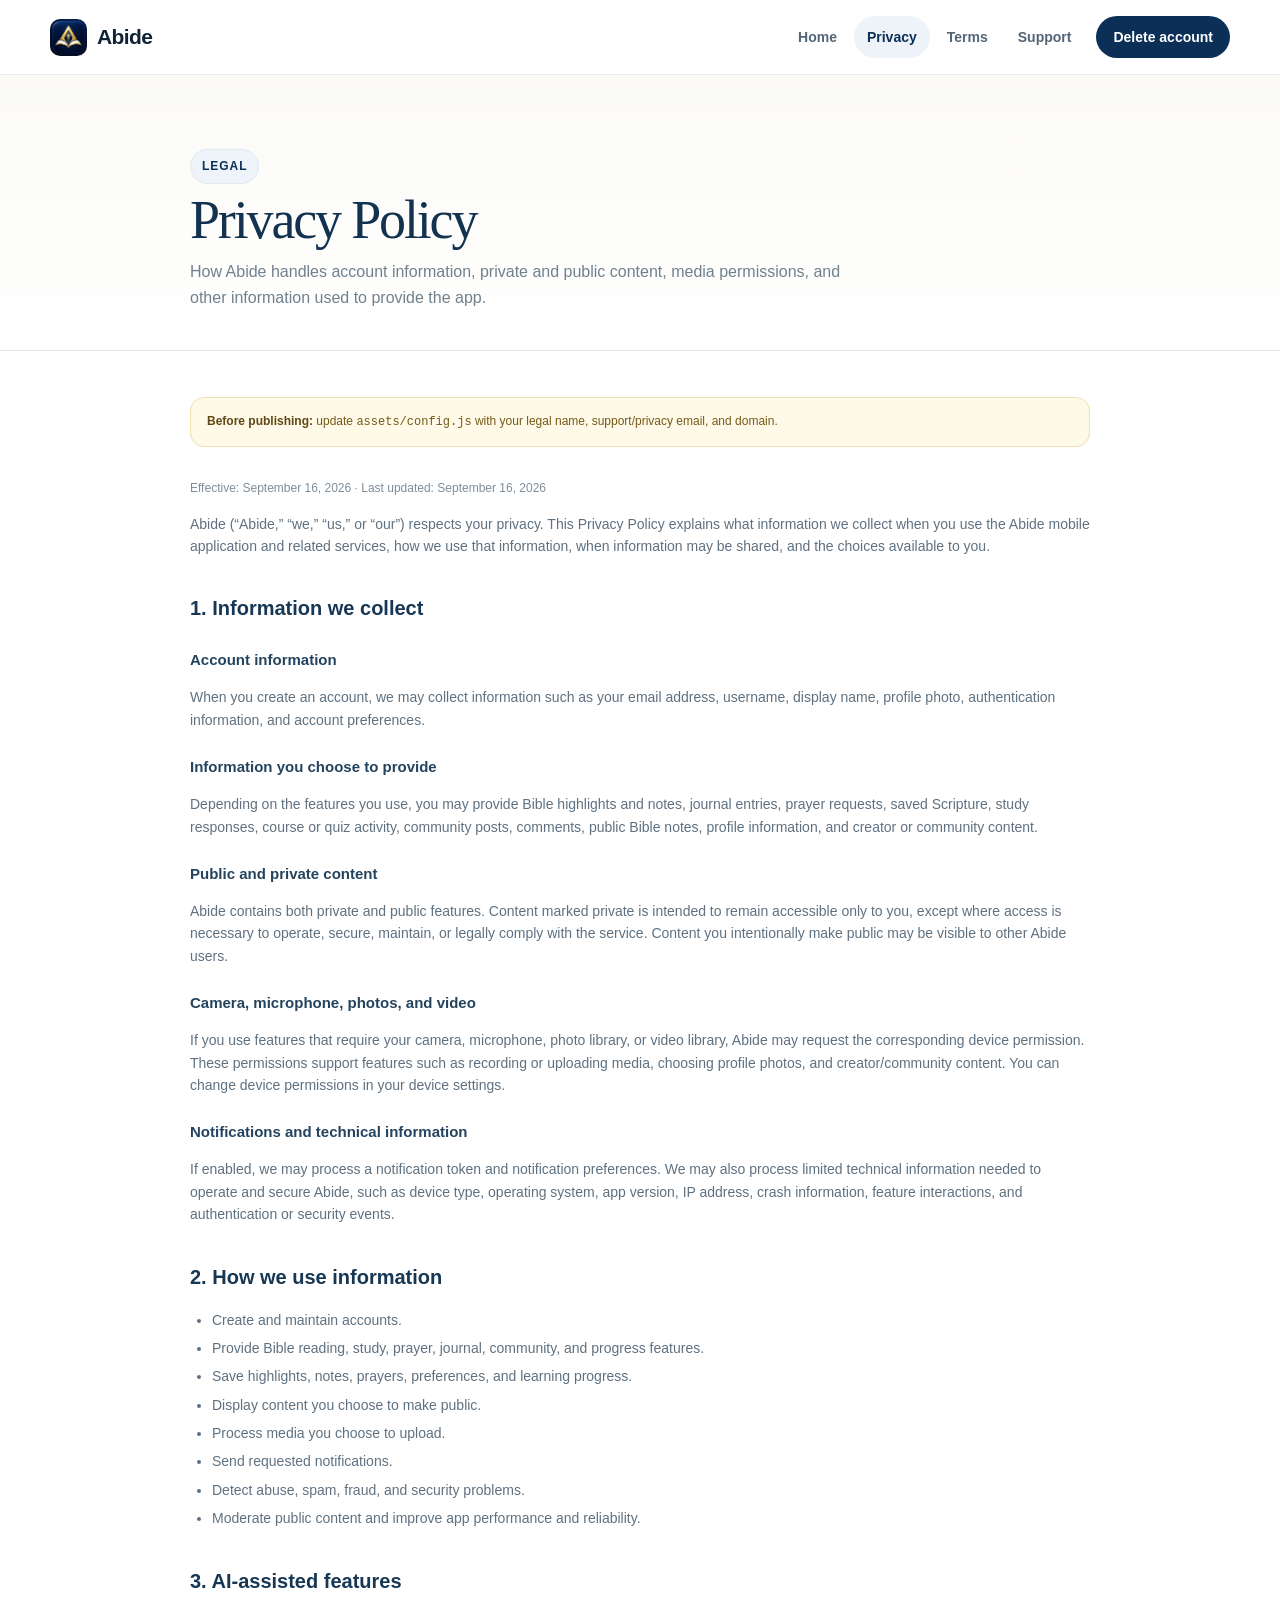
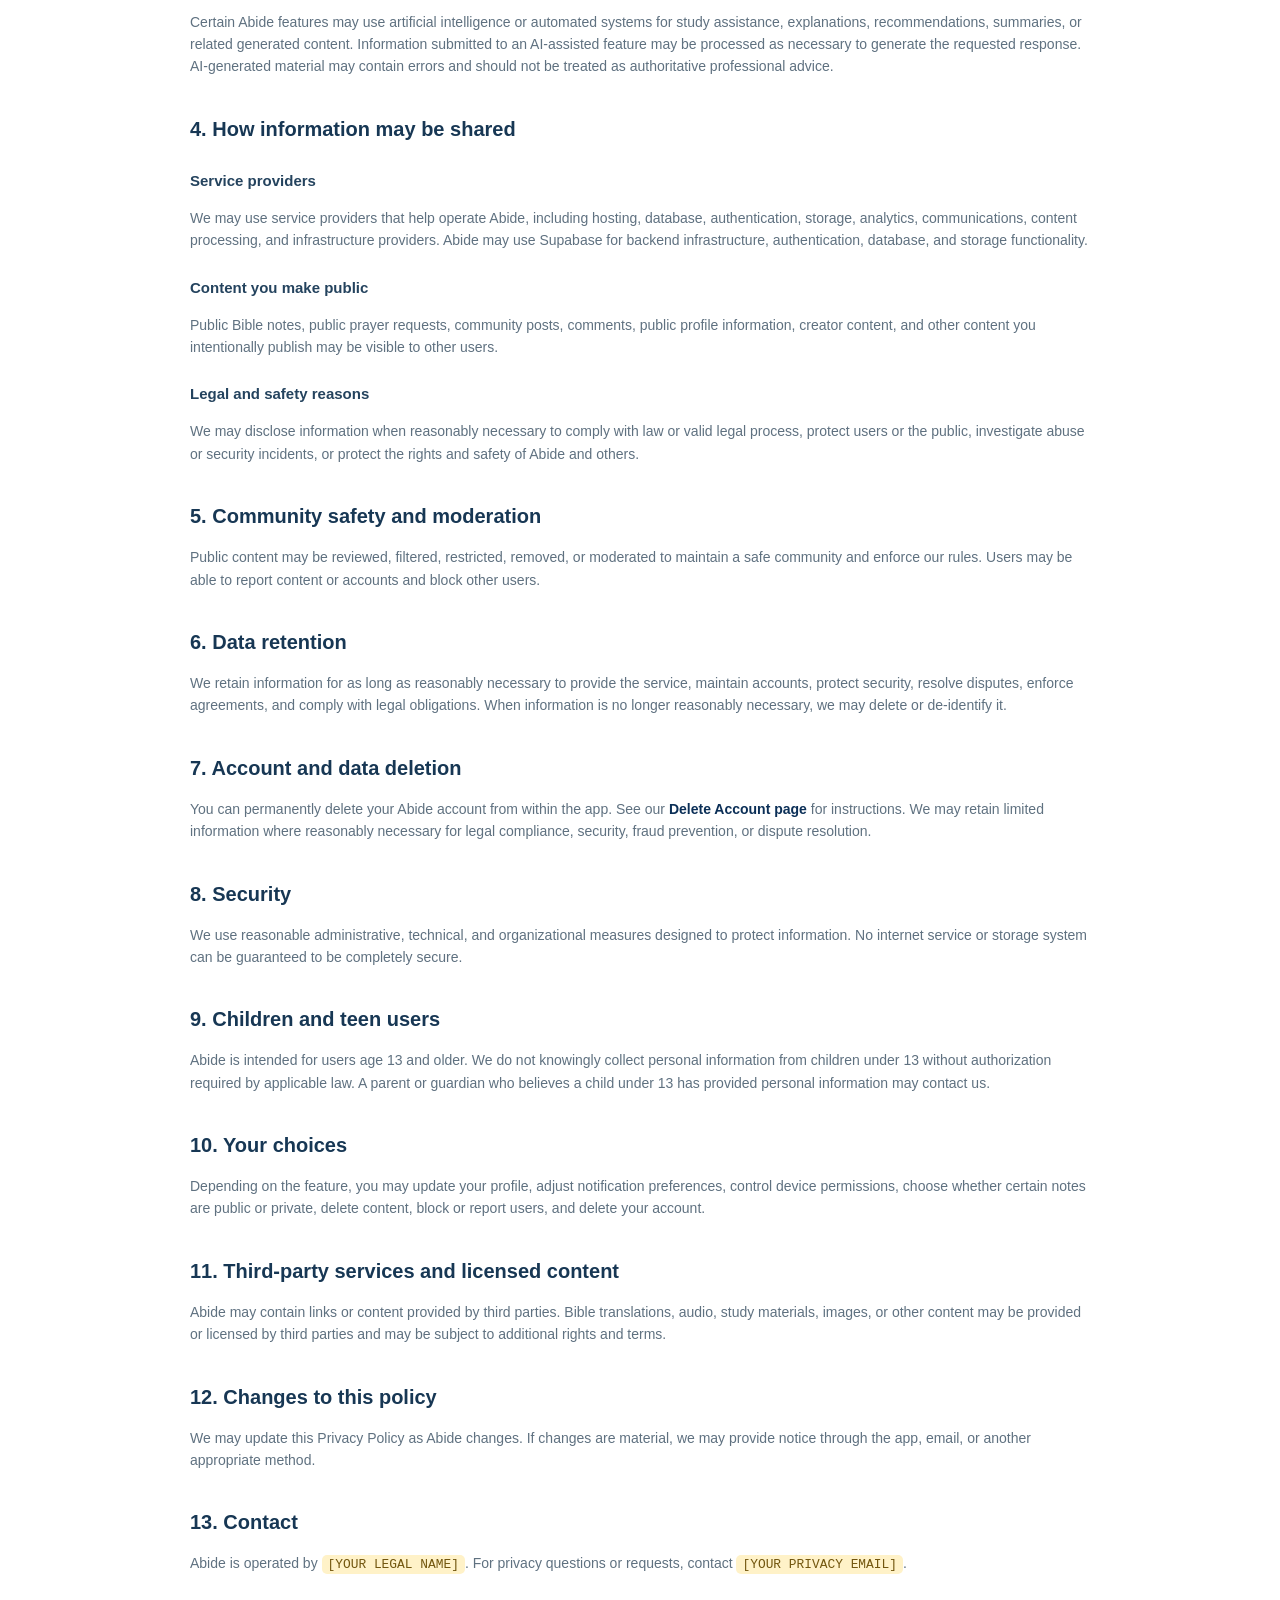
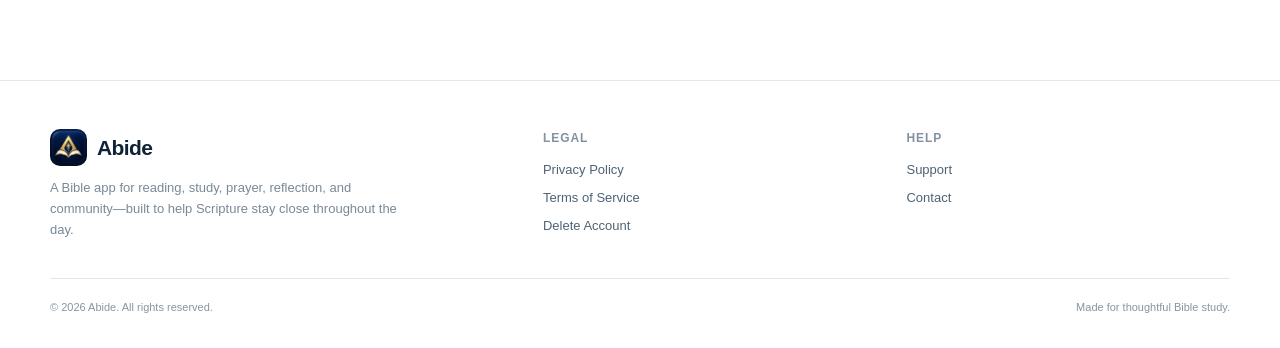
==== index.html @ 92628447 "Initial commit" ====
<!doctype html>
<html lang="en"><head><meta charset="utf-8"><meta name="viewport" content="width=device-width,initial-scale=1"><title>Privacy Policy — Abide</title><meta name="description" content="Read the Abide Privacy Policy."><link rel="icon" href="../assets/favicon.png"><link rel="stylesheet" href="../assets/styles.css"><script src="../assets/config.js"></script></head>
<body>
<header class="site-header">
  <div class="shell nav">
    <a class="brand" href="../home/" aria-label="Abide home"><img src="../assets/abide-logo.png" alt=""><span>Abide</span></a>
    <button class="menu-button" data-menu-button aria-label="Open menu">☰</button>
    <nav class="nav-links" data-nav-links>
      <a data-page="home" href="../home/">Home</a>
      <a data-page="privacy" href="../privacy/">Privacy</a>
      <a data-page="terms" href="../terms/">Terms</a>
      <a data-page="support" href="../support/">Support</a>
      <a class="nav-cta" href="../delete-account/">Delete account</a>
    </nav>
  </div>
</header><main>
<section class="legal-hero"><div class="shell"><span class="eyebrow">Legal</span><h1>Privacy Policy</h1><p>How Abide handles account information, private and public content, media permissions, and other information used to provide the app.</p></div></section>
<div class="shell legal-wrap"><div class="notice"><strong>Before publishing:</strong> update <code>assets/config.js</code> with your legal name, support/privacy email, and domain.</div><div class="legal-content"><div class="legal-meta">Effective: September 16, 2026 · Last updated: September 16, 2026</div>
<p>Abide (“Abide,” “we,” “us,” or “our”) respects your privacy. This Privacy Policy explains what information we collect when you use the Abide mobile application and related services, how we use that information, when information may be shared, and the choices available to you.</p>
<h2>1. Information we collect</h2><h3>Account information</h3><p>When you create an account, we may collect information such as your email address, username, display name, profile photo, authentication information, and account preferences.</p>
<h3>Information you choose to provide</h3><p>Depending on the features you use, you may provide Bible highlights and notes, journal entries, prayer requests, saved Scripture, study responses, course or quiz activity, community posts, comments, public Bible notes, profile information, and creator or community content.</p>
<h3>Public and private content</h3><p>Abide contains both private and public features. Content marked private is intended to remain accessible only to you, except where access is necessary to operate, secure, maintain, or legally comply with the service. Content you intentionally make public may be visible to other Abide users.</p>
<h3>Camera, microphone, photos, and video</h3><p>If you use features that require your camera, microphone, photo library, or video library, Abide may request the corresponding device permission. These permissions support features such as recording or uploading media, choosing profile photos, and creator/community content. You can change device permissions in your device settings.</p>
<h3>Notifications and technical information</h3><p>If enabled, we may process a notification token and notification preferences. We may also process limited technical information needed to operate and secure Abide, such as device type, operating system, app version, IP address, crash information, feature interactions, and authentication or security events.</p>
<h2>2. How we use information</h2><ul><li>Create and maintain accounts.</li><li>Provide Bible reading, study, prayer, journal, community, and progress features.</li><li>Save highlights, notes, prayers, preferences, and learning progress.</li><li>Display content you choose to make public.</li><li>Process media you choose to upload.</li><li>Send requested notifications.</li><li>Detect abuse, spam, fraud, and security problems.</li><li>Moderate public content and improve app performance and reliability.</li></ul>
<h2>3. AI-assisted features</h2><p>Certain Abide features may use artificial intelligence or automated systems for study assistance, explanations, recommendations, summaries, or related generated content. Information submitted to an AI-assisted feature may be processed as necessary to generate the requested response. AI-generated material may contain errors and should not be treated as authoritative professional advice.</p>
<h2>4. How information may be shared</h2><h3>Service providers</h3><p>We may use service providers that help operate Abide, including hosting, database, authentication, storage, analytics, communications, content processing, and infrastructure providers. Abide may use Supabase for backend infrastructure, authentication, database, and storage functionality.</p>
<h3>Content you make public</h3><p>Public Bible notes, public prayer requests, community posts, comments, public profile information, creator content, and other content you intentionally publish may be visible to other users.</p>
<h3>Legal and safety reasons</h3><p>We may disclose information when reasonably necessary to comply with law or valid legal process, protect users or the public, investigate abuse or security incidents, or protect the rights and safety of Abide and others.</p>
<h2>5. Community safety and moderation</h2><p>Public content may be reviewed, filtered, restricted, removed, or moderated to maintain a safe community and enforce our rules. Users may be able to report content or accounts and block other users.</p>
<h2>6. Data retention</h2><p>We retain information for as long as reasonably necessary to provide the service, maintain accounts, protect security, resolve disputes, enforce agreements, and comply with legal obligations. When information is no longer reasonably necessary, we may delete or de-identify it.</p>
<h2>7. Account and data deletion</h2><p>You can permanently delete your Abide account from within the app. See our <a href="../delete-account/" style="color:#0b2f57;font-weight:700">Delete Account page</a> for instructions. We may retain limited information where reasonably necessary for legal compliance, security, fraud prevention, or dispute resolution.</p>
<h2>8. Security</h2><p>We use reasonable administrative, technical, and organizational measures designed to protect information. No internet service or storage system can be guaranteed to be completely secure.</p>
<h2>9. Children and teen users</h2><p>Abide is intended for users age 13 and older. We do not knowingly collect personal information from children under 13 without authorization required by applicable law. A parent or guardian who believes a child under 13 has provided personal information may contact us.</p>
<h2>10. Your choices</h2><p>Depending on the feature, you may update your profile, adjust notification preferences, control device permissions, choose whether certain notes are public or private, delete content, block or report users, and delete your account.</p>
<h2>11. Third-party services and licensed content</h2><p>Abide may contain links or content provided by third parties. Bible translations, audio, study materials, images, or other content may be provided or licensed by third parties and may be subject to additional rights and terms.</p>
<h2>12. Changes to this policy</h2><p>We may update this Privacy Policy as Abide changes. If changes are material, we may provide notice through the app, email, or another appropriate method.</p>
<h2>13. Contact</h2><p>Abide is operated by <span data-legal-name></span>. For privacy questions or requests, contact <a data-privacy-link href="../support/"><span data-privacy-email></span></a>.</p>
</div></div></main>
<footer class="site-footer">
  <div class="shell">
    <div class="footer-grid">
      <div class="footer-brand">
        <a class="brand" href="../home/"><img src="../assets/abide-logo.png" alt=""><span>Abide</span></a>
        <p>A Bible app for reading, study, prayer, reflection, and community—built to help Scripture stay close throughout the day.</p>
      </div>
      <div class="footer-col"><h4>Legal</h4><a href="../privacy/">Privacy Policy</a><a href="../terms/">Terms of Service</a><a href="../delete-account/">Delete Account</a></div>
      <div class="footer-col"><h4>Help</h4><a href="../support/">Support</a><a data-support-link href="../support/">Contact</a></div>
    </div>
    <div class="footer-bottom"><span>© <span data-year></span> Abide. All rights reserved.</span><span>Made for thoughtful Bible study.</span></div>
  </div>
</footer><script>document.querySelector('[data-page="privacy"]')?.classList.add('active');</script><script src="../assets/site.js"></script></body></html>
---- assets/styles.css ----
:root {
  --navy: #0b2f57;
  --navy-2: #123f70;
  --ink: #102235;
  --muted: #66788a;
  --cream: #fbfaf6;
  --paper: #ffffff;
  --gold: #d4aa43;
  --gold-soft: #f2e6bd;
  --line: #e4e8ec;
  --surface: #f4f7f9;
  --shadow: 0 22px 60px rgba(17, 47, 78, .10);
  --radius: 24px;
  --max: 1180px;
}
* { box-sizing: border-box; }
html { scroll-behavior: smooth; }
body { margin: 0; font-family: Inter, ui-sans-serif, -apple-system, BlinkMacSystemFont, "Segoe UI", sans-serif; color: var(--ink); background: var(--paper); line-height: 1.6; }
a { color: inherit; text-decoration: none; }
button, input, textarea { font: inherit; }
img { max-width: 100%; display: block; }
.shell { width: min(calc(100% - 40px), var(--max)); margin: 0 auto; }
.site-header { position: sticky; top: 0; z-index: 30; background: rgba(255,255,255,.9); backdrop-filter: blur(18px); border-bottom: 1px solid rgba(228,232,236,.8); }
.nav { min-height: 74px; display:flex; align-items:center; justify-content:space-between; gap:24px; }
.brand { display:flex; align-items:center; gap:10px; font-size:21px; font-weight:800; letter-spacing:-.03em; }
.brand img { width:37px; height:37px; object-fit:contain; border-radius:10px; }
.nav-links { display:flex; align-items:center; gap:4px; }
.nav-links a { padding:10px 13px; border-radius:999px; color:#536577; font-size:14px; font-weight:650; }
.nav-links a:hover, .nav-links a.active { color:var(--navy); background:#edf3f8; }
.nav-cta { margin-left:8px; background:var(--navy)!important; color:white!important; padding-inline:17px!important; }
.menu-button { display:none; border:0; background:transparent; width:42px; height:42px; border-radius:12px; font-size:23px; }
.hero { overflow:hidden; background: radial-gradient(circle at 82% 18%, rgba(212,170,67,.18), transparent 31%), radial-gradient(circle at 12% 30%, rgba(35,91,139,.12), transparent 29%), linear-gradient(180deg,#fff 0%,#fbfaf6 100%); }
.hero-grid { min-height:680px; display:grid; grid-template-columns:1.08fr .92fr; align-items:center; gap:70px; padding:72px 0 84px; }
.eyebrow { display:inline-flex; align-items:center; gap:8px; color:var(--navy); background:#eef4f9; border:1px solid #dfeaf2; padding:7px 11px; border-radius:999px; font-size:12px; font-weight:800; letter-spacing:.08em; text-transform:uppercase; }
.eyebrow-dot { width:7px; height:7px; border-radius:50%; background:var(--gold); }
h1 { font-family: Georgia, "Times New Roman", serif; font-size: clamp(49px, 6vw, 78px); line-height:.98; letter-spacing:-.055em; margin:24px 0 22px; color:#102c48; font-weight:500; }
.hero p { max-width:620px; font-size:19px; color:#5b6e80; margin:0 0 30px; }
.hero-actions { display:flex; align-items:center; flex-wrap:wrap; gap:12px; }
.button { display:inline-flex; align-items:center; justify-content:center; min-height:50px; padding:0 20px; border-radius:14px; font-weight:750; font-size:14px; border:1px solid transparent; transition:.18s ease; }
.button.primary { color:white; background:var(--navy); box-shadow:0 10px 30px rgba(11,47,87,.18); }
.button.secondary { background:white; border-color:var(--line); color:var(--ink); }
.button:hover { transform:translateY(-1px); }
.hero-note { display:flex; gap:18px; flex-wrap:wrap; margin-top:26px; color:#738394; font-size:12px; font-weight:650; }
.hero-note span { display:flex; gap:7px; align-items:center; }
.hero-note i { width:6px; height:6px; border-radius:50%; background:#88a1b8; display:block; }
.phone-stage { position:relative; display:flex; justify-content:center; min-height:520px; }
.glow { position:absolute; inset:12% 3% 2%; background:radial-gradient(circle,rgba(38,91,137,.18),transparent 65%); filter:blur(10px); }
.phone { width:294px; height:586px; border-radius:48px; padding:10px; background:#102b45; box-shadow:0 38px 100px rgba(16,44,72,.28); position:relative; transform:rotate(3deg); }
.phone:before { content:""; position:absolute; width:112px; height:26px; top:17px; left:50%; transform:translateX(-50%); border-radius:20px; background:#102b45; z-index:4; }
.phone-screen { height:100%; overflow:hidden; border-radius:40px; background:#f7f5ef; padding:50px 18px 20px; }
.phone-top { display:flex; align-items:center; justify-content:space-between; margin-bottom:22px; }
.phone-brand { font-size:17px; font-weight:850; color:var(--navy); }
.avatar { width:28px; height:28px; border-radius:50%; background:linear-gradient(145deg,#d7b95c,#9a7424); }
.verse-card { background:white; border:1px solid #ebe8de; border-radius:21px; padding:19px; box-shadow:0 15px 35px rgba(21,49,76,.06); }
.verse-label { color:#95731e; text-transform:uppercase; letter-spacing:.09em; font-weight:800; font-size:9px; }
.verse-text { margin:10px 0; font-family:Georgia,serif; font-size:21px; line-height:1.35; color:#16324f; }
.verse-ref { font-size:11px; font-weight:750; color:#728090; }
.mini-title { margin:20px 0 11px; font-size:12px; font-weight:850; color:#1f3a54; }
.mini-row { display:grid; grid-template-columns:repeat(2,1fr); gap:9px; }
.mini-card { border-radius:16px; padding:14px; color:white; min-height:92px; display:flex; flex-direction:column; justify-content:flex-end; font-size:11px; font-weight:800; }
.mini-card.one { background:linear-gradient(145deg,#1d507d,#0c2e51); }
.mini-card.two { background:linear-gradient(145deg,#c6a446,#806019); }
.float-card { position:absolute; width:190px; background:white; border:1px solid var(--line); border-radius:18px; box-shadow:var(--shadow); padding:15px; z-index:5; }
.float-card.left { left:-15px; top:96px; }
.float-card.right { right:-24px; bottom:76px; }
.float-kicker { font-size:9px; text-transform:uppercase; letter-spacing:.08em; color:#8292a0; font-weight:850; }
.float-main { margin-top:4px; font-size:13px; font-weight:850; color:var(--ink); }
.float-sub { margin-top:2px; font-size:10px; color:#7d8b98; }
.section { padding:92px 0; }
.section.alt { background:var(--cream); }
.section-head { max-width:720px; margin-bottom:40px; }
.section-head h2, .legal-hero h1 { font-family:Georgia,serif; color:#133250; font-weight:500; letter-spacing:-.04em; }
.section-head h2 { font-size:46px; line-height:1.05; margin:13px 0; }
.section-head p { color:#6c7b89; font-size:17px; margin:0; }
.features { display:grid; grid-template-columns:repeat(3,1fr); gap:15px; }
.feature { border:1px solid var(--line); border-radius:21px; padding:25px; background:white; }
.feature-icon { width:40px; height:40px; border-radius:13px; background:#edf3f8; display:grid; place-items:center; color:var(--navy); font-size:19px; margin-bottom:20px; }
.feature h3 { margin:0 0 8px; font-size:16px; }
.feature p { margin:0; color:#738290; font-size:14px; }
.quote-band { background:var(--navy); color:white; padding:70px 0; }
.quote-band blockquote { margin:0; max-width:850px; font-family:Georgia,serif; font-size:clamp(31px,4vw,49px); line-height:1.15; letter-spacing:-.035em; }
.quote-band cite { display:block; margin-top:18px; font-style:normal; color:#bfd0df; font-size:13px; font-weight:750; }
.cta-card { border-radius:30px; padding:54px; color:white; background:linear-gradient(135deg,#0b2f57 0%,#194f7d 100%); display:flex; align-items:center; justify-content:space-between; gap:40px; overflow:hidden; position:relative; }
.cta-card:after { content:""; width:260px; height:260px; border-radius:50%; background:rgba(212,170,67,.13); position:absolute; right:-70px; top:-90px; }
.cta-card h2 { position:relative; margin:0 0 7px; font-family:Georgia,serif; font-size:36px; font-weight:500; }
.cta-card p { position:relative; margin:0; color:#cbd9e5; }
.cta-card .button { position:relative; z-index:2; white-space:nowrap; background:white; color:var(--navy); }
.site-footer { border-top:1px solid var(--line); padding:48px 0 34px; }
.footer-grid { display:grid; grid-template-columns:1.4fr 1fr 1fr; gap:40px; }
.footer-brand p { color:#7a8996; max-width:360px; font-size:13px; margin:12px 0 0; }
.footer-col h4 { font-size:12px; text-transform:uppercase; letter-spacing:.08em; color:#8292a0; margin:0 0 12px; }
.footer-col a { display:block; font-size:13px; color:#4f6274; margin:7px 0; }
.footer-bottom { border-top:1px solid var(--line); margin-top:34px; padding-top:20px; color:#8795a1; font-size:11px; display:flex; justify-content:space-between; gap:15px; }
.legal-hero { padding:74px 0 40px; background:linear-gradient(180deg,#fbfaf6,#fff); border-bottom:1px solid var(--line); }
.legal-hero .shell { max-width:900px; }
.legal-hero h1 { font-size:54px; margin:10px 0 12px; }
.legal-hero p { color:#71808d; max-width:680px; margin:0; }
.legal-wrap { max-width:900px; padding:46px 0 90px; }
.notice { background:#fff9e8; border:1px solid #efdfac; color:#755a18; padding:14px 16px; border-radius:14px; font-size:12px; margin-bottom:32px; }
.notice strong { color:#5f4813; }
.legal-content h2 { margin:35px 0 10px; font-size:20px; color:#173754; }
.legal-content h3 { margin:24px 0 8px; font-size:15px; color:#24435e; }
.legal-content p, .legal-content li { color:#5f7180; font-size:14px; }
.legal-content ul { padding-left:22px; }
.legal-content li { margin:6px 0; }
.legal-meta { color:#7f8d99; font-size:12px; }
.help-grid { display:grid; grid-template-columns:repeat(3,1fr); gap:15px; margin-top:32px; }
.help-card { padding:23px; border-radius:20px; border:1px solid var(--line); background:white; }
.help-card h3 { margin:11px 0 7px; font-size:15px; }
.help-card p { color:#758492; font-size:13px; margin:0; }
.steps { counter-reset:step; display:grid; gap:12px; margin:26px 0; }
.step { display:grid; grid-template-columns:42px 1fr; gap:14px; align-items:start; padding:18px; border:1px solid var(--line); border-radius:17px; }
.step:before { counter-increment:step; content:counter(step); width:34px; height:34px; border-radius:50%; display:grid; place-items:center; background:var(--navy); color:white; font-size:12px; font-weight:800; }
.step h3 { margin:1px 0 4px; font-size:14px; }
.step p { margin:0; color:#748391; font-size:13px; }
.support-box { background:var(--surface); border-radius:22px; padding:25px; margin-top:28px; }
.support-box h2 { margin-top:0; }
.placeholder { padding:2px 6px; border-radius:5px; background:#fff2c8; color:#72560e; font-family:ui-monospace, monospace; font-size:.92em; }
@media (max-width: 900px) {
  .hero-grid { grid-template-columns:1fr; gap:35px; padding-top:54px; }
  .hero-copy { text-align:center; }
  .hero p { margin-inline:auto; }
  .hero-actions, .hero-note { justify-content:center; }
  .phone-stage { margin-top:8px; }
  .features, .help-grid { grid-template-columns:1fr 1fr; }
  .nav-links { display:none; position:absolute; left:20px; right:20px; top:66px; background:white; border:1px solid var(--line); border-radius:18px; box-shadow:var(--shadow); padding:10px; flex-direction:column; align-items:stretch; }
  .nav-links.open { display:flex; }
  .nav-links a { text-align:center; }
  .nav-cta { margin-left:0; }
  .menu-button { display:block; }
  .footer-grid { grid-template-columns:1fr 1fr; }
  .footer-brand { grid-column:1/-1; }
}
@media (max-width: 620px) {
  .shell { width:min(calc(100% - 28px),var(--max)); }
  .hero-grid { min-height:auto; padding:46px 0 62px; }
  h1 { font-size:49px; }
  .hero p { font-size:16px; }
  .phone { width:260px; height:520px; }
  .phone-stage { min-height:520px; }
  .float-card.left { left:0; top:65px; }
  .float-card.right { right:0; bottom:45px; }
  .features, .help-grid { grid-template-columns:1fr; }
  .section { padding:66px 0; }
  .section-head h2 { font-size:37px; }
  .cta-card { padding:34px 26px; flex-direction:column; align-items:flex-start; }
  .legal-hero { padding-top:48px; }
  .legal-hero h1 { font-size:43px; }
  .footer-grid { grid-template-columns:1fr; }
  .footer-brand { grid-column:auto; }
  .footer-bottom { flex-direction:column; }
}
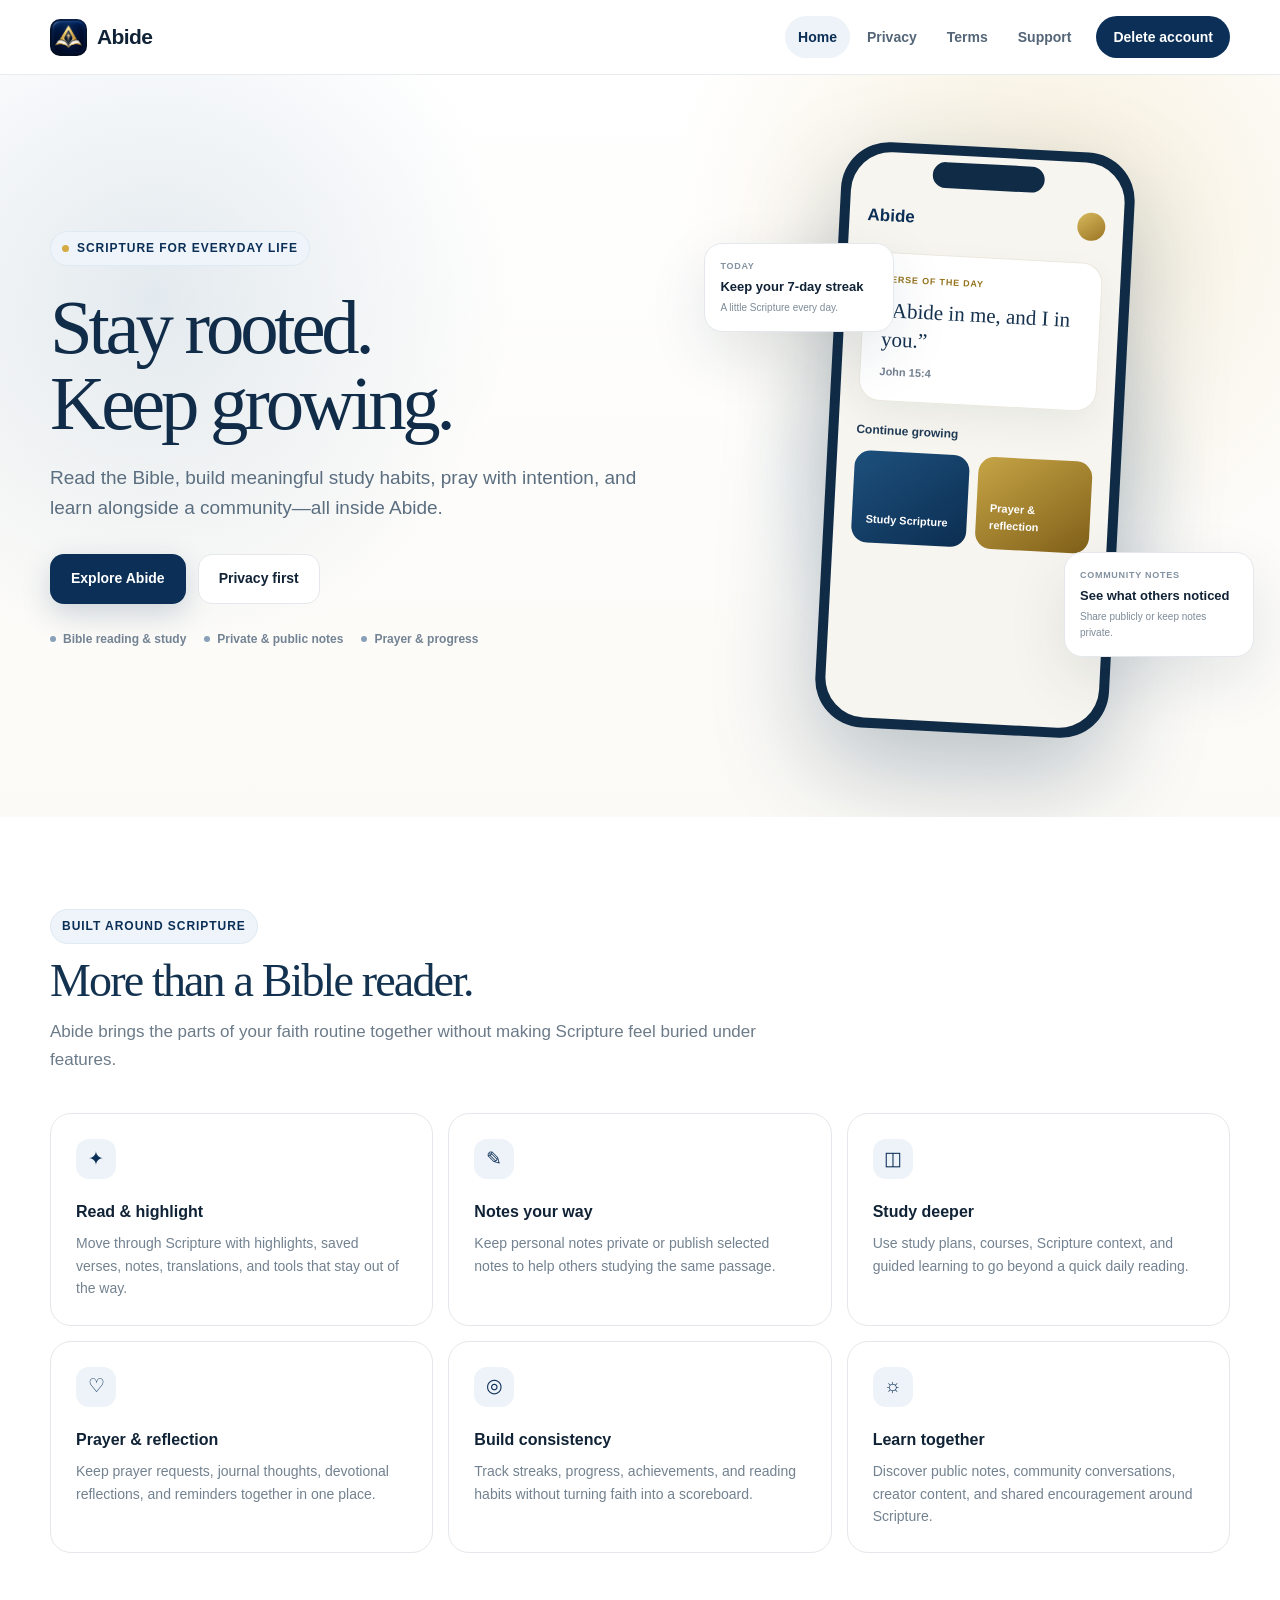
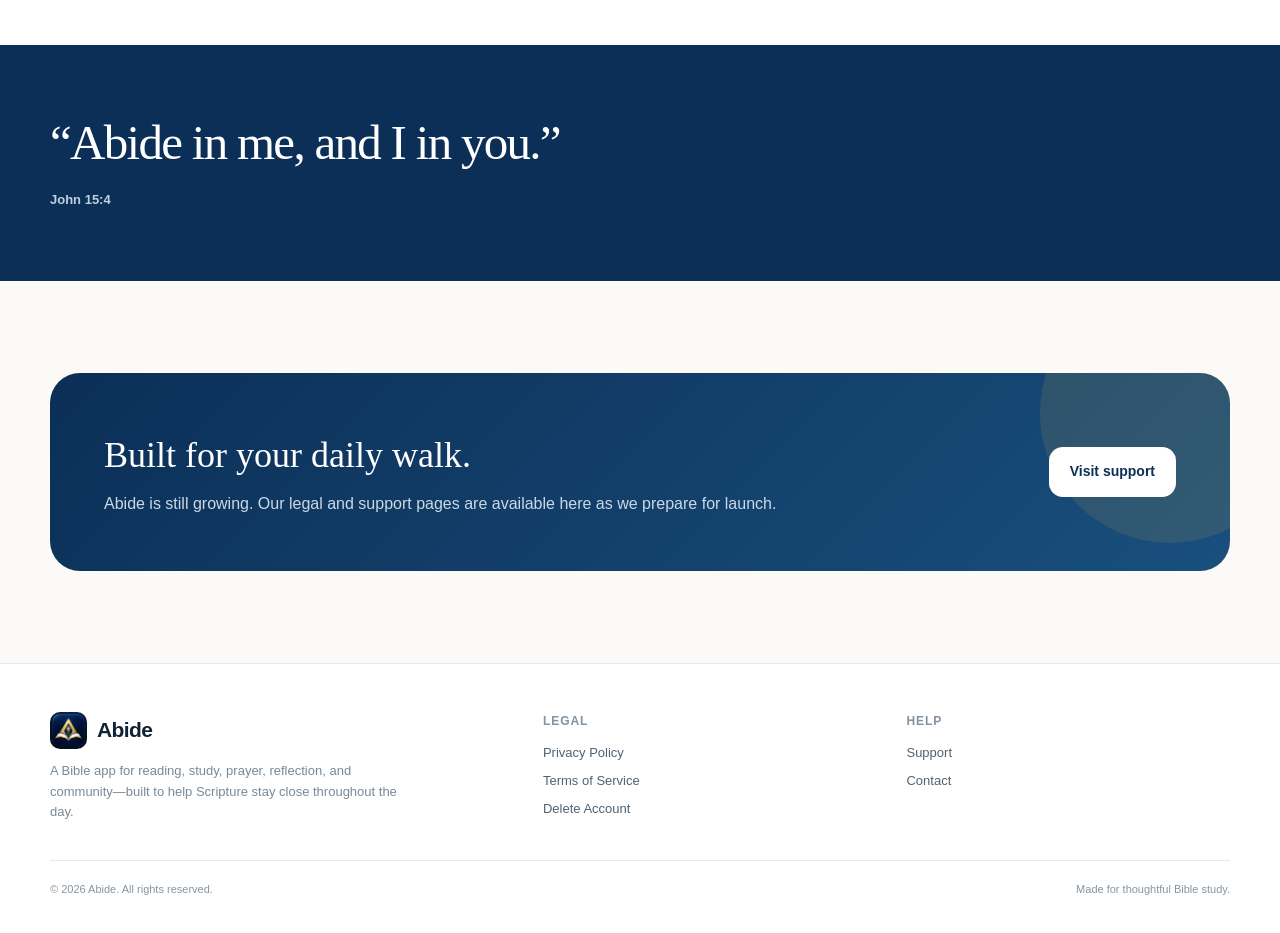
==== commit 1289af65: "modified:   404.html 	modified:   delete-account/index.html     modified:   home/index.html 	modifie" ====
--- a/index.html
+++ b/index.html
@@ -1,52 +1,48 @@
 <!doctype html>
-<html lang="en"><head><meta charset="utf-8"><meta name="viewport" content="width=device-width,initial-scale=1"><title>Privacy Policy — Abide</title><meta name="description" content="Read the Abide Privacy Policy."><link rel="icon" href="../assets/favicon.png"><link rel="stylesheet" href="../assets/styles.css"><script src="../assets/config.js"></script></head>
+<html lang="en"><head><meta charset="utf-8"><meta name="viewport" content="width=device-width,initial-scale=1"><title>Abide — Bible, Study, Prayer &amp; Community</title><meta name="description" content="Abide is a Bible app for reading, study, prayer, notes, and Christian community."><link rel="icon" href="./assets/favicon.png"><link rel="stylesheet" href="./assets/styles.css"><script src="./assets/config.js"></script></head>
 <body>
 <header class="site-header">
   <div class="shell nav">
-    <a class="brand" href="../home/" aria-label="Abide home"><img src="../assets/abide-logo.png" alt=""><span>Abide</span></a>
+    <a class="brand" href="./" aria-label="Abide home"><img src="./assets/abide-logo.png" alt=""><span>Abide</span></a>
     <button class="menu-button" data-menu-button aria-label="Open menu">☰</button>
     <nav class="nav-links" data-nav-links>
-      <a data-page="home" href="../home/">Home</a>
-      <a data-page="privacy" href="../privacy/">Privacy</a>
-      <a data-page="terms" href="../terms/">Terms</a>
-      <a data-page="support" href="../support/">Support</a>
-      <a class="nav-cta" href="../delete-account/">Delete account</a>
+      <a data-page="home" href="./">Home</a>
+      <a data-page="privacy" href="./privacy/">Privacy</a>
+      <a data-page="terms" href="./terms/">Terms</a>
+      <a data-page="support" href="./support/">Support</a>
+      <a class="nav-cta" href="./delete-account/">Delete account</a>
     </nav>
   </div>
 </header><main>
-<section class="legal-hero"><div class="shell"><span class="eyebrow">Legal</span><h1>Privacy Policy</h1><p>How Abide handles account information, private and public content, media permissions, and other information used to provide the app.</p></div></section>
-<div class="shell legal-wrap"><div class="notice"><strong>Before publishing:</strong> update <code>assets/config.js</code> with your legal name, support/privacy email, and domain.</div><div class="legal-content"><div class="legal-meta">Effective: September 16, 2026 · Last updated: September 16, 2026</div>
-<p>Abide (“Abide,” “we,” “us,” or “our”) respects your privacy. This Privacy Policy explains what information we collect when you use the Abide mobile application and related services, how we use that information, when information may be shared, and the choices available to you.</p>
-<h2>1. Information we collect</h2><h3>Account information</h3><p>When you create an account, we may collect information such as your email address, username, display name, profile photo, authentication information, and account preferences.</p>
-<h3>Information you choose to provide</h3><p>Depending on the features you use, you may provide Bible highlights and notes, journal entries, prayer requests, saved Scripture, study responses, course or quiz activity, community posts, comments, public Bible notes, profile information, and creator or community content.</p>
-<h3>Public and private content</h3><p>Abide contains both private and public features. Content marked private is intended to remain accessible only to you, except where access is necessary to operate, secure, maintain, or legally comply with the service. Content you intentionally make public may be visible to other Abide users.</p>
-<h3>Camera, microphone, photos, and video</h3><p>If you use features that require your camera, microphone, photo library, or video library, Abide may request the corresponding device permission. These permissions support features such as recording or uploading media, choosing profile photos, and creator/community content. You can change device permissions in your device settings.</p>
-<h3>Notifications and technical information</h3><p>If enabled, we may process a notification token and notification preferences. We may also process limited technical information needed to operate and secure Abide, such as device type, operating system, app version, IP address, crash information, feature interactions, and authentication or security events.</p>
-<h2>2. How we use information</h2><ul><li>Create and maintain accounts.</li><li>Provide Bible reading, study, prayer, journal, community, and progress features.</li><li>Save highlights, notes, prayers, preferences, and learning progress.</li><li>Display content you choose to make public.</li><li>Process media you choose to upload.</li><li>Send requested notifications.</li><li>Detect abuse, spam, fraud, and security problems.</li><li>Moderate public content and improve app performance and reliability.</li></ul>
-<h2>3. AI-assisted features</h2><p>Certain Abide features may use artificial intelligence or automated systems for study assistance, explanations, recommendations, summaries, or related generated content. Information submitted to an AI-assisted feature may be processed as necessary to generate the requested response. AI-generated material may contain errors and should not be treated as authoritative professional advice.</p>
-<h2>4. How information may be shared</h2><h3>Service providers</h3><p>We may use service providers that help operate Abide, including hosting, database, authentication, storage, analytics, communications, content processing, and infrastructure providers. Abide may use Supabase for backend infrastructure, authentication, database, and storage functionality.</p>
-<h3>Content you make public</h3><p>Public Bible notes, public prayer requests, community posts, comments, public profile information, creator content, and other content you intentionally publish may be visible to other users.</p>
-<h3>Legal and safety reasons</h3><p>We may disclose information when reasonably necessary to comply with law or valid legal process, protect users or the public, investigate abuse or security incidents, or protect the rights and safety of Abide and others.</p>
-<h2>5. Community safety and moderation</h2><p>Public content may be reviewed, filtered, restricted, removed, or moderated to maintain a safe community and enforce our rules. Users may be able to report content or accounts and block other users.</p>
-<h2>6. Data retention</h2><p>We retain information for as long as reasonably necessary to provide the service, maintain accounts, protect security, resolve disputes, enforce agreements, and comply with legal obligations. When information is no longer reasonably necessary, we may delete or de-identify it.</p>
-<h2>7. Account and data deletion</h2><p>You can permanently delete your Abide account from within the app. See our <a href="../delete-account/" style="color:#0b2f57;font-weight:700">Delete Account page</a> for instructions. We may retain limited information where reasonably necessary for legal compliance, security, fraud prevention, or dispute resolution.</p>
-<h2>8. Security</h2><p>We use reasonable administrative, technical, and organizational measures designed to protect information. No internet service or storage system can be guaranteed to be completely secure.</p>
-<h2>9. Children and teen users</h2><p>Abide is intended for users age 13 and older. We do not knowingly collect personal information from children under 13 without authorization required by applicable law. A parent or guardian who believes a child under 13 has provided personal information may contact us.</p>
-<h2>10. Your choices</h2><p>Depending on the feature, you may update your profile, adjust notification preferences, control device permissions, choose whether certain notes are public or private, delete content, block or report users, and delete your account.</p>
-<h2>11. Third-party services and licensed content</h2><p>Abide may contain links or content provided by third parties. Bible translations, audio, study materials, images, or other content may be provided or licensed by third parties and may be subject to additional rights and terms.</p>
-<h2>12. Changes to this policy</h2><p>We may update this Privacy Policy as Abide changes. If changes are material, we may provide notice through the app, email, or another appropriate method.</p>
-<h2>13. Contact</h2><p>Abide is operated by <span data-legal-name></span>. For privacy questions or requests, contact <a data-privacy-link href="../support/"><span data-privacy-email></span></a>.</p>
-</div></div></main>
+<section class="hero"><div class="shell hero-grid">
+  <div class="hero-copy"><span class="eyebrow"><span class="eyebrow-dot"></span> Scripture for everyday life</span><h1>Stay rooted.<br>Keep growing.</h1><p>Read the Bible, build meaningful study habits, pray with intention, and learn alongside a community—all inside Abide.</p>
+  <div class="hero-actions"><a class="button primary" href="#features">Explore Abide</a><a class="button secondary" href="./privacy/">Privacy first</a></div>
+  <div class="hero-note"><span><i></i> Bible reading & study</span><span><i></i> Private & public notes</span><span><i></i> Prayer & progress</span></div></div>
+  <div class="phone-stage"><div class="glow"></div><div class="float-card left"><div class="float-kicker">Today</div><div class="float-main">Keep your 7-day streak</div><div class="float-sub">A little Scripture every day.</div></div>
+  <div class="phone"><div class="phone-screen"><div class="phone-top"><span class="phone-brand">Abide</span><span class="avatar"></span></div><div class="verse-card"><div class="verse-label">Verse of the day</div><div class="verse-text">“Abide in me, and I in you.”</div><div class="verse-ref">John 15:4</div></div><div class="mini-title">Continue growing</div><div class="mini-row"><div class="mini-card one">Study Scripture</div><div class="mini-card two">Prayer & reflection</div></div></div></div>
+  <div class="float-card right"><div class="float-kicker">Community notes</div><div class="float-main">See what others noticed</div><div class="float-sub">Share publicly or keep notes private.</div></div></div>
+</div></section>
+<section class="section" id="features"><div class="shell"><div class="section-head"><span class="eyebrow">Built around Scripture</span><h2>More than a Bible reader.</h2><p>Abide brings the parts of your faith routine together without making Scripture feel buried under features.</p></div>
+<div class="features">
+<div class="feature"><div class="feature-icon">✦</div><h3>Read & highlight</h3><p>Move through Scripture with highlights, saved verses, notes, translations, and tools that stay out of the way.</p></div>
+<div class="feature"><div class="feature-icon">✎</div><h3>Notes your way</h3><p>Keep personal notes private or publish selected notes to help others studying the same passage.</p></div>
+<div class="feature"><div class="feature-icon">◫</div><h3>Study deeper</h3><p>Use study plans, courses, Scripture context, and guided learning to go beyond a quick daily reading.</p></div>
+<div class="feature"><div class="feature-icon">♡</div><h3>Prayer & reflection</h3><p>Keep prayer requests, journal thoughts, devotional reflections, and reminders together in one place.</p></div>
+<div class="feature"><div class="feature-icon">◎</div><h3>Build consistency</h3><p>Track streaks, progress, achievements, and reading habits without turning faith into a scoreboard.</p></div>
+<div class="feature"><div class="feature-icon">☼</div><h3>Learn together</h3><p>Discover public notes, community conversations, creator content, and shared encouragement around Scripture.</p></div>
+</div></div></section>
+<section class="quote-band"><div class="shell"><blockquote>“Abide in me, and I in you.”</blockquote><cite>John 15:4</cite></div></section>
+<section class="section alt"><div class="shell"><div class="cta-card"><div><h2>Built for your daily walk.</h2><p>Abide is still growing. Our legal and support pages are available here as we prepare for launch.</p></div><a class="button" href="./support/">Visit support</a></div></div></section></main>
 <footer class="site-footer">
   <div class="shell">
     <div class="footer-grid">
       <div class="footer-brand">
-        <a class="brand" href="../home/"><img src="../assets/abide-logo.png" alt=""><span>Abide</span></a>
+        <a class="brand" href="./"><img src="./assets/abide-logo.png" alt=""><span>Abide</span></a>
         <p>A Bible app for reading, study, prayer, reflection, and community—built to help Scripture stay close throughout the day.</p>
       </div>
-      <div class="footer-col"><h4>Legal</h4><a href="../privacy/">Privacy Policy</a><a href="../terms/">Terms of Service</a><a href="../delete-account/">Delete Account</a></div>
-      <div class="footer-col"><h4>Help</h4><a href="../support/">Support</a><a data-support-link href="../support/">Contact</a></div>
+      <div class="footer-col"><h4>Legal</h4><a href="./privacy/">Privacy Policy</a><a href="./terms/">Terms of Service</a><a href="./delete-account/">Delete Account</a></div>
+      <div class="footer-col"><h4>Help</h4><a href="./support/">Support</a><a data-support-link href="./support/">Contact</a></div>
     </div>
     <div class="footer-bottom"><span>© <span data-year></span> Abide. All rights reserved.</span><span>Made for thoughtful Bible study.</span></div>
   </div>
-</footer><script>document.querySelector('[data-page="privacy"]')?.classList.add('active');</script><script src="../assets/site.js"></script></body></html>+</footer><script>document.querySelector('[data-page="home"]')?.classList.add('active');</script><script src="./assets/site.js"></script></body></html>
